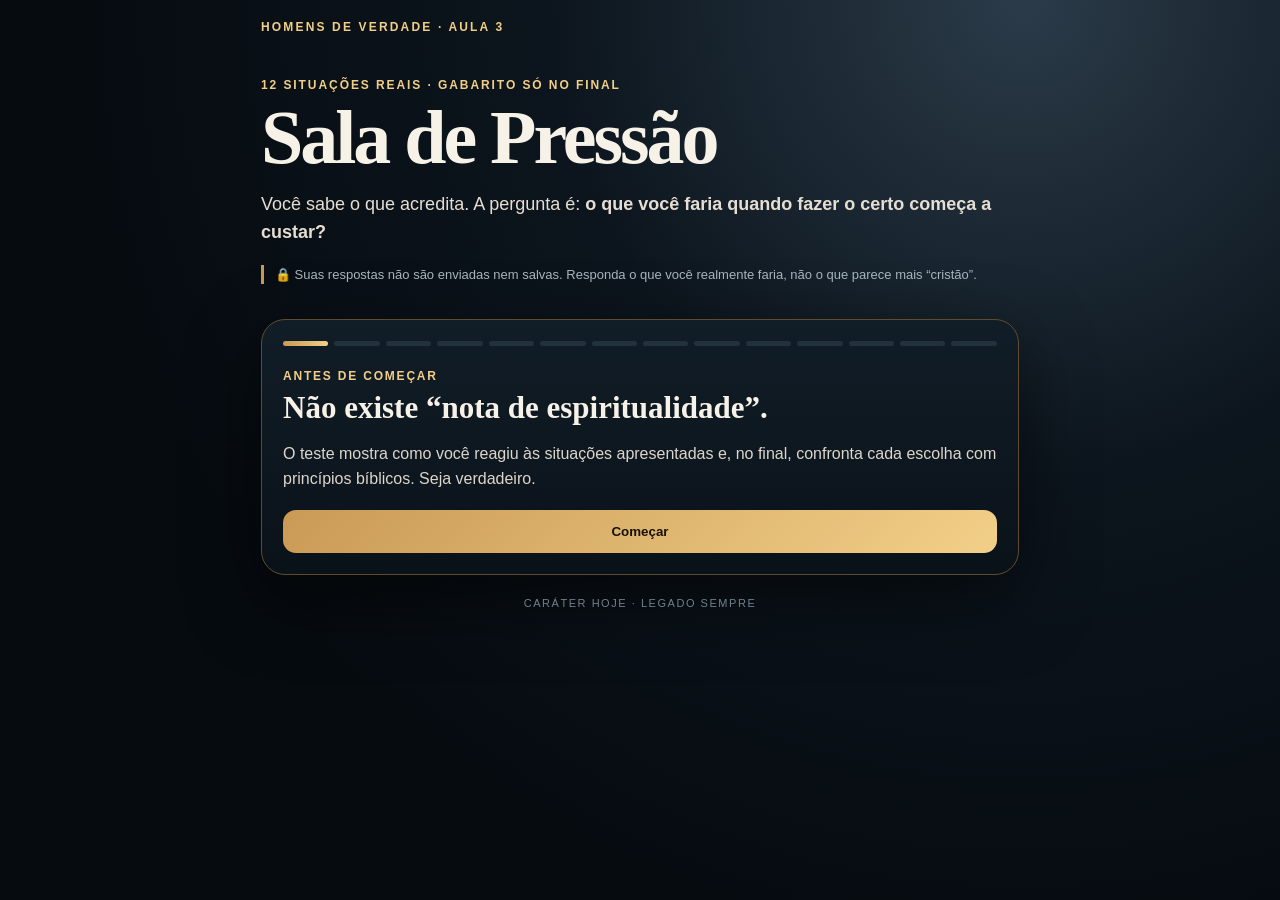
==== sala-de-pressao.html @ 30f0b12e "Adiciona Sala de Pressão — Aula 3 Homens de Verdade" ====
<!doctype html>
<html lang="pt-BR"><head><meta charset="utf-8"><meta name="viewport" content="width=device-width,initial-scale=1">
<title>Sala de Pressão — Homens de Verdade</title>
<style>
:root{--bg:#071019;--p:#111c26;--g:#c99a55;--g2:#f2cf88;--t:#f7f2e8;--m:#a8b4bc;--l:#293a46}
*{box-sizing:border-box}body{margin:0;background:radial-gradient(circle at 80% 0,#2b3b49,#0c151d 35%,#060b10 70%);color:var(--t);font-family:Arial,sans-serif;min-height:100vh}
.app{max-width:790px;margin:auto;padding:20px 16px 50px}.brand{color:var(--g2);font-size:12px;letter-spacing:.18em;font-weight:900;text-transform:uppercase}
.hero{padding:44px 0 22px}.ey{color:var(--g2);font-size:12px;letter-spacing:.16em;font-weight:900;text-transform:uppercase}
h1,h2,h3{font-family:Georgia,serif}h1{font-size:clamp(42px,10vw,76px);line-height:.92;margin:11px 0 16px;letter-spacing:-.04em}.lead{font-size:18px;line-height:1.55;color:#e6ded2}
.lock{color:var(--m);font-size:13px;line-height:1.5;border-left:3px solid var(--g);padding-left:11px}.card{background:linear-gradient(#111d27,#0a1219);border:1px solid #604b2e;border-radius:24px;padding:21px;box-shadow:0 25px 70px #0008}
.progress{display:flex;gap:6px;margin-bottom:23px}.bar{height:5px;flex:1;background:#22313b;border-radius:20px}.bar.on{background:linear-gradient(90deg,var(--g),var(--g2))}
.step{display:none}.step.active{display:block}.num{color:var(--g2);font-size:12px;font-weight:900;letter-spacing:.15em;text-transform:uppercase}h2{font-size:31px;line-height:1.08;margin:8px 0 10px}
.ctx{color:#ded6ca;line-height:1.58;font-size:16px}.q{color:var(--g2);font-weight:900;margin:18px 0 11px}.ans{display:grid;gap:10px}.a{border:1px solid var(--l);background:#101a23;color:var(--t);border-radius:15px;padding:14px;text-align:left;font-size:15px;line-height:1.4;cursor:pointer}.a.sel{border-color:var(--g);background:#1b2731}.a b{color:var(--g2);margin-right:7px}
.nav{display:flex;gap:10px;margin-top:19px}.btn{border:0;border-radius:13px;padding:14px 16px;font-weight:900;cursor:pointer}.pri{flex:1;background:linear-gradient(135deg,var(--g),var(--g2));color:#171208}.sec{background:#18242e;color:var(--t);border:1px solid var(--l)}.disabled{opacity:.4;pointer-events:none}
.note{font-size:12px;color:var(--m);margin-top:10px}.heroR{border:1px solid var(--g);border-radius:19px;padding:18px;background:#101a22}.heroR .big{color:var(--g2);font-weight:900}.map{display:grid;gap:9px;margin:17px 0}.metric{background:#0d161e;border:1px solid var(--l);border-radius:13px;padding:12px}.mt{display:flex;justify-content:space-between;font-weight:800;font-size:13px}.track{height:7px;background:#21303a;border-radius:10px;margin-top:7px;overflow:hidden}.fill{height:100%;background:linear-gradient(90deg,var(--g),var(--g2))}
.call{border-left:3px solid var(--g);padding:12px;background:#0f1820;border-radius:0 12px 12px 0;color:#ddd5ca;line-height:1.5}.rev{border:1px solid var(--l);border-radius:16px;overflow:hidden;margin:11px 0;background:#0c151c}.rh{padding:14px;background:#121e27;font-weight:900}.rb{padding:15px;line-height:1.55;color:#ddd5ca}.your{color:var(--g2);font-weight:900}.bib{margin-top:10px;padding:12px;background:#111b24;border-radius:12px;border:1px solid #4c3d29}.bib b{color:var(--g2)}
.decision{margin-top:20px;border:1px solid var(--g);border-radius:17px;padding:17px}.decision input{width:100%;background:#081018;border:1px solid var(--l);border-radius:12px;color:var(--t);padding:13px;margin-top:7px;font:inherit}
footer{text-align:center;color:#71818c;font-size:11px;letter-spacing:.14em;text-transform:uppercase;margin-top:22px}
</style></head><body><main class="app">
<div class="brand">Homens de Verdade · Aula 3</div>
<section class="hero"><div class="ey">12 situações reais · gabarito só no final</div><h1>Sala de Pressão</h1><p class="lead">Você sabe o que acredita. A pergunta é: <b>o que você faria quando fazer o certo começa a custar?</b></p><p class="lock">🔒 Suas respostas não são enviadas nem salvas. Responda o que você realmente faria, não o que parece mais “cristão”.</p></section>
<section class="card"><div id="prog" class="progress"></div>
<div id="intro" class="step active"><div class="num">Antes de começar</div><h2>Não existe “nota de espiritualidade”.</h2><p class="ctx">O teste mostra como você reagiu às situações apresentadas e, no final, confronta cada escolha com princípios bíblicos. Seja verdadeiro.</p><div class="nav"><button class="btn pri" onclick="start()">Começar</button></div></div>
<div id="quiz" class="step"><div class="num" id="qn"></div><h2 id="qt"></h2><p class="ctx" id="qc"></p><div class="q">O que você faria?</div><div id="answers" class="ans"></div><div class="nav"><button class="btn sec" onclick="back()">Voltar</button><button id="next" class="btn pri disabled" onclick="advance()">Continuar</button></div><div class="note">Escolha primeiro. A análise bíblica aparece somente no final.</div></div>
<div id="result" class="step"><div class="num">Seu resultado</div><h2>Mapa de Pressão</h2><div class="heroR"><div id="score" class="big"></div><h3 id="topTitle"></h3><p id="topText" class="ctx"></p></div><div id="map" class="map"></div><div class="call"><b>Importante:</b> isto não define seu caráter. É uma lente sobre suas escolhas nestas 12 situações.</div><h2 style="margin-top:25px">Agora, à luz da Bíblia</h2><p class="ctx">Veja sua resposta, o princípio em disputa e a alternativa mais madura para o cenário.</p><div id="reviews"></div>
<div class="decision"><div class="num">Decisão final</div><h3>Diante de Deus, decido que não negociarei…</h3><input id="x" placeholder="Ex.: minha integridade"><h3>…para obter…</h3><input id="y" placeholder="Ex.: aprovação, dinheiro, prazer"><div class="nav"><button class="btn pri" onclick="copyC()">Copiar compromisso</button><button class="btn sec" onclick="restart()">Refazer</button></div></div></div>
</section><footer>Caráter hoje · legado sempre</footer></main>
<script>
const Q=[
["O relatório","Seu chefe pede que você apresente alguns números de forma mais favorável. Tecnicamente existe espaço para justificar. Uma promoção pode depender disso.",["Faço. Não considero mentira e preciso pensar na minha família.","Faço só a parte que consigo defender tecnicamente.","Recuso imediatamente e deixo claro que isso é errado.","Explico meu limite, proponho uma alternativa verdadeira e aceito o custo se não houver caminho limpo."],3,"seguranca","Integridade + sabedoria","Daniel 1:8; Provérbios 11:3; Efésios 4:25","Fidelidade não exige agressividade, mas também não permite maquiar a verdade para proteger resultado."],
["O dinheiro que ninguém percebeu","Você recebe um valor maior do que deveria. Ninguém entra em contato. Você está apertado financeiramente.",["Fico com o valor até alguém pedir de volta.","Uso agora e, se cobrarem, devolvo depois.","Confirmo a origem antes de usar e devolvo se não for meu.","Dou uma parte e fico com o restante, porque a necessidade é real."],2,"dinheiro","Verdade antes da conveniência","Lucas 16:10; Provérbios 10:9","Necessidade legítima não transforma o que não é nosso em provisão."],
["A oportunidade que tira você de casa","Uma proposta quase dobra sua renda, mas por dois anos você mal estará em casa.",["Aceito imediatamente. Prover é minha responsabilidade.","Recuso imediatamente. Família sempre vem antes de carreira.","Avalio temporada, necessidade real e impacto na família; converso antes de decidir.","Aceito e depois compenso com presentes e viagens."],2,"status","Provisão não é só renda","1 Timóteo 5:8; Efésios 5:25; Provérbios 15:22","A Bíblia valoriza provisão e cuidado. Maturidade não usa uma palavra boa para encerrar todo discernimento."],
["A colega que admira você","Seu casamento está frio. Uma colega elogia você, manda mensagens fora do expediente e você percebe que espera por elas. Nada físico aconteceu.",["Continuo. Não existe pecado enquanto nada físico acontecer.","Diminuo as mensagens, mas escondo para evitar confusão.","Reconheço a inclinação, estabeleço limites e trato o que está acontecendo no casamento.","Corto a colega de forma dura para provar fidelidade."],2,"desejo","Guardar o coração antes do ato","Provérbios 4:23; Mateus 5:28; 1 Coríntios 6:12","Fidelidade não começa apenas na ausência do ato sexual. Jesus leva o discipulado para o coração."],
["A oportunidade na igreja","Você serve há anos. Outra pessoa recebe a liderança que você esperava.",["Saio. Se não reconhecem meu valor, não precisam do meu serviço.","Continuo, mas me fecho emocionalmente.","Reconheço a frustração, trato o coração e continuo sem fazer do reconhecimento uma condição.","Finjo que não me importo porque cristão maduro não fica triste."],2,"reconhecimento","Fidelidade sem aplauso","Colossenses 3:23; Filipenses 2:3-4","Tristeza é humana. A questão é se reconhecimento virou condição para fidelidade."],
["Todo mundo faz","Seu grupo normalizou algo que você considera errado. Discordar pode deixar você de fora.",["Faço junto para não parecer radical.","Fico presente, mas não participo, sem atacar ninguém.","Confronto todos publicamente para mostrar firmeza.","Evito pensar e sigo o fluxo."],1,"aprovacao","Firmeza sem arrogância","Romanos 12:2; 1 Pedro 3:15-16","Convicção não precisa de grosseria. É possível não se conformar e ainda agir com respeito."],
["O erro que ninguém viu","Você comete um erro sério no trabalho. Talvez ninguém descubra, e admitir pode custar sua imagem.",["Espero para ver se aparece.","Corrijo silenciosamente e não conto.","Assumo com quem precisa saber e participo da correção.","Procuro alguém para dividir a culpa."],2,"imagem","Verdade acima da autoproteção","Provérbios 28:13; Efésios 4:25","Confessar não é expor-se a todos; é assumir responsabilidade diante de quem precisa saber."],
["A correção","Sua esposa, líder ou chefe aponta uma falha. Você discorda da forma e sente vontade de se defender.",["Interrompo e explico por que a pessoa está errada.","Fico calado, mas por dentro ignoro tudo.","Escuto, separo forma de conteúdo, examino o que é verdadeiro e respondo depois.","Aceito tudo sem avaliar, porque humildade é não se defender."],2,"controle","Mansidão + discernimento","Tiago 1:19; Provérbios 12:15","Mansidão não é passividade. O homem maduro consegue ouvir sem entregar a consciência nem proteger a imagem a qualquer custo."],
["O prazer rápido","Você está exausto, sozinho e desgastado. Existe uma forma rápida de aliviar a tensão fazendo algo que sabe que não deve alimentar.",["Faço porque preciso aliviar a cabeça.","Faço só um pouco para não perder o controle.","Reconheço o desejo, mudo o ambiente e procuro uma resposta coerente com minha convicção.","Finjo que não sinto nada e tento vencer só pela força de vontade."],2,"conforto","Desejo real sem ser soberano","1 Coríntios 6:12; Gálatas 5:16; Lucas 9:23","O problema não é sentir desejo; é entregar a ele autoridade final."],
["Quando o sucesso pede silêncio","Surge a oportunidade que você desejava. Para mantê-la, parece necessário esconder ou relativizar convicções importantes.",["Aceito. Depois volto a falar quando estiver mais forte.","Recuso qualquer ambiente que não concorde comigo.","Discerno adaptação legítima versus deslealdade e permaneço sem entregar o centro.","Fico e começo a agir como o ambiente para não perder influência."],2,"status","Adaptação sem assimilação","Daniel 1; Romanos 12:2","Daniel aprendeu, serviu e trabalhou dentro do sistema sem entregar o centro."],
["Quando você perde o controle","Algo importante sai do seu planejamento. Manipular pessoas ou informações aumentaria a chance do resultado desejado.",["Pressiono. Liderança exige fazer acontecer.","Não faço nada. Se Deus quiser, resolve.","Faço tudo que é legítimo, sem manipular, e aceito que o resultado final não está sob meu controle.","Mudo a verdade porque o fim é bom."],2,"controle","Responsabilidade sem senhorio","Provérbios 16:9; Tiago 4:13-15","O discípulo planeja e age, mas não precisa corromper meios para garantir resultados."],
["Getsêmani","Você sabe o que precisa fazer, mas sinceramente não quer. A decisão correta custa emocionalmente e talvez não traga recompensa imediata.",["Espero até sentir vontade.","Faço, mas nego que estou sofrendo.","Reconheço diante de Deus o que desejo, submeto minha vontade e obedeço.","Se dói, provavelmente não é vontade de Deus."],2,"conforto","Desejo submetido ao Pai","Lucas 22:42","Jesus não finge que não existe vontade, angústia ou custo. Desejo real pode existir sem ser soberano."]
];
const L={seguranca:"Segurança",dinheiro:"Dinheiro",status:"Status / oportunidade",desejo:"Desejo",reconhecimento:"Reconhecimento",aprovacao:"Aprovação",imagem:"Imagem",controle:"Controle",conforto:"Conforto"};
let i=-1,A=Array(Q.length).fill(null);
const intro=document.getElementById("intro"),quiz=document.getElementById("quiz"),result=document.getElementById("result");
function show(el){[intro,quiz,result].forEach(x=>x.classList.remove("active"));el.classList.add("active");document.querySelector(".card").scrollIntoView({behavior:"smooth",block:"start"})}
function bars(){let p=document.getElementById("prog");p.innerHTML="";let total=Q.length+2,pos=i<0?0:(i<Q.length?i+1:total-1);for(let n=0;n<total;n++){let b=document.createElement("div");b.className="bar"+(n<=pos?" on":"");p.appendChild(b)}}
function start(){i=0;render()}function render(){show(quiz);bars();let q=Q[i];qn.textContent=(i+1)+" de "+Q.length;qt.textContent=q[0];qc.textContent=q[1];answers.innerHTML="";q[2].forEach((t,n)=>{let b=document.createElement("button");b.className="a"+(A[i]===n?" sel":"");b.innerHTML="<b>"+String.fromCharCode(65+n)+")</b>"+t;b.onclick=()=>{A[i]=n;render()};answers.appendChild(b)});next.classList.toggle("disabled",A[i]===null)}
function back(){if(i===0){i=-1;show(intro);bars()}else{i--;render()}}function advance(){if(A[i]===null)return;if(i<Q.length-1){i++;render()}else results()}
function results(){i=Q.length;show(result);bars();let ok=0,c={};Q.forEach((q,n)=>{if(A[n]===q[3])ok++;else c[q[4]]=(c[q[4]]||0)+1});let s=Object.entries(c).sort((a,b)=>b[1]-a[1]),top=s[0];score.textContent=ok+" de "+Q.length+" decisões alinhadas ao princípio central";topTitle.textContent=top?"Maior pressão percebida: "+L[top[0]]:"Boa consistência nas situações";topText.textContent=top?"Nas situações deste teste, "+L[top[0]].toLowerCase()+" apareceu com mais frequência nas escolhas que se afastaram do princípio central. Isso não define você; mostra um ponto para oração e vigilância.":"Suas escolhas foram consistentes com os princípios apresentados. Continue decidindo antes da pressão.";map.innerHTML="";Object.keys(L).forEach(k=>{let v=c[k]||0,m=Math.max(1,...Object.values(c));map.innerHTML+='<div class="metric"><div class="mt"><span>'+L[k]+'</span><span>'+v+'</span></div><div class="track"><div class="fill" style="width:'+((v/m)*100)+'%"></div></div></div>'});reviews.innerHTML="";Q.forEach((q,n)=>{let chosen=q[2][A[n]],best=q[2][q[3]];reviews.innerHTML+='<div class="rev"><div class="rh">'+(n+1)+'. '+q[0]+'</div><div class="rb"><div class="your">Sua escolha: '+String.fromCharCode(65+A[n])+') '+chosen+'</div><p><b>Princípio:</b> '+q[5]+'</p><p>'+q[7]+'</p><div class="bib"><b>À luz da Bíblia:</b> '+q[6]+'<br><br><b>Resposta mais madura neste cenário:</b> '+String.fromCharCode(65+q[3])+') '+best+'</div></div></div>'})}
function copyC(){let a=x.value.trim()||"________",b=y.value.trim()||"________",t="Diante de Deus, decido que não negociarei "+a+" para obter "+b+".";navigator.clipboard?.writeText(t).then(()=>alert("Compromisso copiado.")).catch(()=>prompt("Copie:",t))}
function restart(){A=Array(Q.length).fill(null);i=-1;show(intro);bars();scrollTo({top:0,behavior:"smooth"})}bars();
</script></body></html>
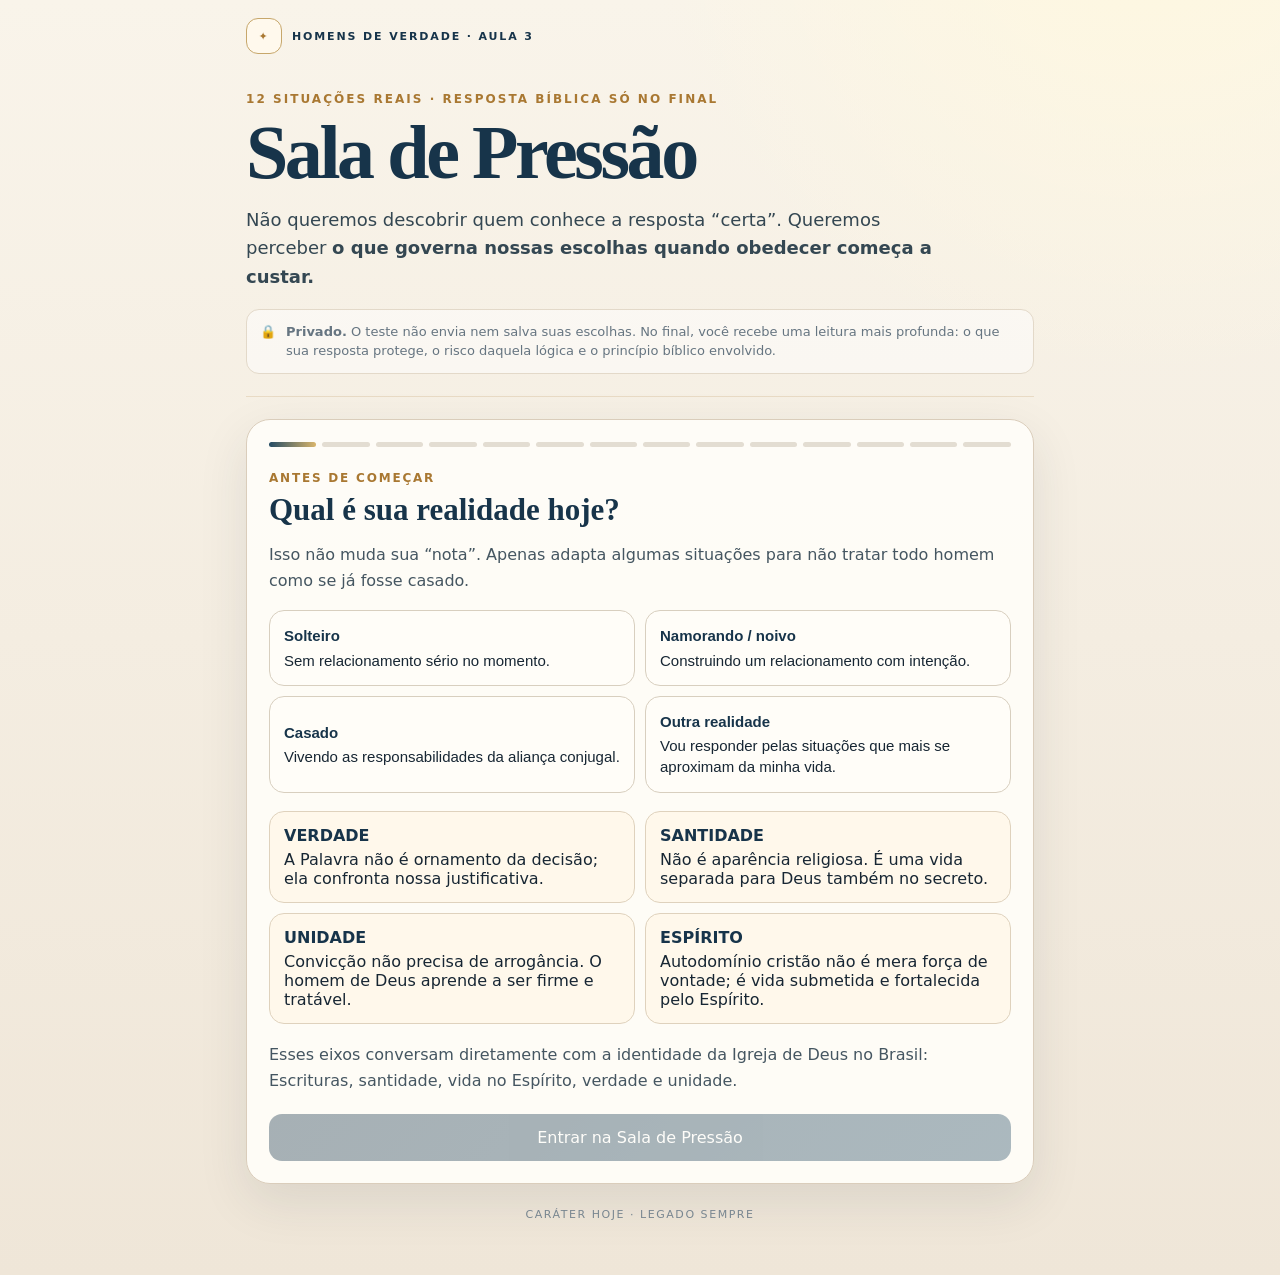
==== commit a88c344d: "Aprofunda Sala de Pressão, inclui solteiros e identidade IDB" ====
--- a/sala-de-pressao.html
+++ b/sala-de-pressao.html
@@ -1,53 +1,415 @@
 <!doctype html>
-<html lang="pt-BR"><head><meta charset="utf-8"><meta name="viewport" content="width=device-width,initial-scale=1">
+<html lang="pt-BR">
+<head>
+<meta charset="utf-8">
+<meta name="viewport" content="width=device-width,initial-scale=1,viewport-fit=cover">
+<meta name="theme-color" content="#f5efe4">
 <title>Sala de Pressão — Homens de Verdade</title>
 <style>
-:root{--bg:#071019;--p:#111c26;--g:#c99a55;--g2:#f2cf88;--t:#f7f2e8;--m:#a8b4bc;--l:#293a46}
-*{box-sizing:border-box}body{margin:0;background:radial-gradient(circle at 80% 0,#2b3b49,#0c151d 35%,#060b10 70%);color:var(--t);font-family:Arial,sans-serif;min-height:100vh}
-.app{max-width:790px;margin:auto;padding:20px 16px 50px}.brand{color:var(--g2);font-size:12px;letter-spacing:.18em;font-weight:900;text-transform:uppercase}
-.hero{padding:44px 0 22px}.ey{color:var(--g2);font-size:12px;letter-spacing:.16em;font-weight:900;text-transform:uppercase}
-h1,h2,h3{font-family:Georgia,serif}h1{font-size:clamp(42px,10vw,76px);line-height:.92;margin:11px 0 16px;letter-spacing:-.04em}.lead{font-size:18px;line-height:1.55;color:#e6ded2}
-.lock{color:var(--m);font-size:13px;line-height:1.5;border-left:3px solid var(--g);padding-left:11px}.card{background:linear-gradient(#111d27,#0a1219);border:1px solid #604b2e;border-radius:24px;padding:21px;box-shadow:0 25px 70px #0008}
-.progress{display:flex;gap:6px;margin-bottom:23px}.bar{height:5px;flex:1;background:#22313b;border-radius:20px}.bar.on{background:linear-gradient(90deg,var(--g),var(--g2))}
-.step{display:none}.step.active{display:block}.num{color:var(--g2);font-size:12px;font-weight:900;letter-spacing:.15em;text-transform:uppercase}h2{font-size:31px;line-height:1.08;margin:8px 0 10px}
-.ctx{color:#ded6ca;line-height:1.58;font-size:16px}.q{color:var(--g2);font-weight:900;margin:18px 0 11px}.ans{display:grid;gap:10px}.a{border:1px solid var(--l);background:#101a23;color:var(--t);border-radius:15px;padding:14px;text-align:left;font-size:15px;line-height:1.4;cursor:pointer}.a.sel{border-color:var(--g);background:#1b2731}.a b{color:var(--g2);margin-right:7px}
-.nav{display:flex;gap:10px;margin-top:19px}.btn{border:0;border-radius:13px;padding:14px 16px;font-weight:900;cursor:pointer}.pri{flex:1;background:linear-gradient(135deg,var(--g),var(--g2));color:#171208}.sec{background:#18242e;color:var(--t);border:1px solid var(--l)}.disabled{opacity:.4;pointer-events:none}
-.note{font-size:12px;color:var(--m);margin-top:10px}.heroR{border:1px solid var(--g);border-radius:19px;padding:18px;background:#101a22}.heroR .big{color:var(--g2);font-weight:900}.map{display:grid;gap:9px;margin:17px 0}.metric{background:#0d161e;border:1px solid var(--l);border-radius:13px;padding:12px}.mt{display:flex;justify-content:space-between;font-weight:800;font-size:13px}.track{height:7px;background:#21303a;border-radius:10px;margin-top:7px;overflow:hidden}.fill{height:100%;background:linear-gradient(90deg,var(--g),var(--g2))}
-.call{border-left:3px solid var(--g);padding:12px;background:#0f1820;border-radius:0 12px 12px 0;color:#ddd5ca;line-height:1.5}.rev{border:1px solid var(--l);border-radius:16px;overflow:hidden;margin:11px 0;background:#0c151c}.rh{padding:14px;background:#121e27;font-weight:900}.rb{padding:15px;line-height:1.55;color:#ddd5ca}.your{color:var(--g2);font-weight:900}.bib{margin-top:10px;padding:12px;background:#111b24;border-radius:12px;border:1px solid #4c3d29}.bib b{color:var(--g2)}
-.decision{margin-top:20px;border:1px solid var(--g);border-radius:17px;padding:17px}.decision input{width:100%;background:#081018;border:1px solid var(--l);border-radius:12px;color:var(--t);padding:13px;margin-top:7px;font:inherit}
-footer{text-align:center;color:#71818c;font-size:11px;letter-spacing:.14em;text-transform:uppercase;margin-top:22px}
-</style></head><body><main class="app">
-<div class="brand">Homens de Verdade · Aula 3</div>
-<section class="hero"><div class="ey">12 situações reais · gabarito só no final</div><h1>Sala de Pressão</h1><p class="lead">Você sabe o que acredita. A pergunta é: <b>o que você faria quando fazer o certo começa a custar?</b></p><p class="lock">🔒 Suas respostas não são enviadas nem salvas. Responda o que você realmente faria, não o que parece mais “cristão”.</p></section>
-<section class="card"><div id="prog" class="progress"></div>
-<div id="intro" class="step active"><div class="num">Antes de começar</div><h2>Não existe “nota de espiritualidade”.</h2><p class="ctx">O teste mostra como você reagiu às situações apresentadas e, no final, confronta cada escolha com princípios bíblicos. Seja verdadeiro.</p><div class="nav"><button class="btn pri" onclick="start()">Começar</button></div></div>
-<div id="quiz" class="step"><div class="num" id="qn"></div><h2 id="qt"></h2><p class="ctx" id="qc"></p><div class="q">O que você faria?</div><div id="answers" class="ans"></div><div class="nav"><button class="btn sec" onclick="back()">Voltar</button><button id="next" class="btn pri disabled" onclick="advance()">Continuar</button></div><div class="note">Escolha primeiro. A análise bíblica aparece somente no final.</div></div>
-<div id="result" class="step"><div class="num">Seu resultado</div><h2>Mapa de Pressão</h2><div class="heroR"><div id="score" class="big"></div><h3 id="topTitle"></h3><p id="topText" class="ctx"></p></div><div id="map" class="map"></div><div class="call"><b>Importante:</b> isto não define seu caráter. É uma lente sobre suas escolhas nestas 12 situações.</div><h2 style="margin-top:25px">Agora, à luz da Bíblia</h2><p class="ctx">Veja sua resposta, o princípio em disputa e a alternativa mais madura para o cenário.</p><div id="reviews"></div>
-<div class="decision"><div class="num">Decisão final</div><h3>Diante de Deus, decido que não negociarei…</h3><input id="x" placeholder="Ex.: minha integridade"><h3>…para obter…</h3><input id="y" placeholder="Ex.: aprovação, dinheiro, prazer"><div class="nav"><button class="btn pri" onclick="copyC()">Copiar compromisso</button><button class="btn sec" onclick="restart()">Refazer</button></div></div></div>
-</section><footer>Caráter hoje · legado sempre</footer></main>
+:root{
+ --paper:#f5efe4;--paper2:#fffaf1;--ink:#172633;--navy:#17344a;--navy2:#244b64;
+ --gold:#a97832;--gold2:#d9b56c;--muted:#667581;--line:#d8cfbf;--sage:#71866e;
+ --white:#fffdfa;--rose:#9c655b;--shadow:0 18px 50px rgba(40,52,60,.10)
+}
+*{box-sizing:border-box}
+html{scroll-behavior:smooth}
+body{margin:0;background:
+ radial-gradient(circle at 90% -10%,#fff8df 0,transparent 28%),
+ linear-gradient(180deg,#f9f4ea 0,#efe6d8 100%);
+ color:var(--ink);font-family:Inter,ui-sans-serif,system-ui,-apple-system,Segoe UI,Roboto,Arial,sans-serif;min-height:100vh}
+.app{max-width:820px;margin:auto;padding:18px 16px 54px}
+.brand{display:flex;align-items:center;gap:10px;color:var(--navy);font-size:11px;letter-spacing:.17em;font-weight:900;text-transform:uppercase}
+.crest{width:36px;height:36px;border:1px solid #c7a76b;border-radius:12px;display:grid;place-items:center;background:#fff9ed;color:var(--gold)}
+.hero{padding:38px 0 22px;border-bottom:1px solid rgba(169,120,50,.18)}
+.ey{color:var(--gold);font-size:12px;letter-spacing:.17em;font-weight:900;text-transform:uppercase}
+h1,h2,h3{font-family:Georgia,'Times New Roman',serif}
+h1{font-size:clamp(44px,10vw,76px);line-height:.93;letter-spacing:-.045em;margin:11px 0 16px;color:var(--navy)}
+.lead{font-size:18px;line-height:1.58;color:#344752;max-width:700px}
+.lock{display:flex;gap:10px;align-items:flex-start;color:var(--muted);font-size:13px;line-height:1.5;background:rgba(255,255,255,.52);padding:12px 13px;border-radius:13px;border:1px solid #e3d9c9}
+.card{margin-top:22px;background:rgba(255,253,248,.95);border:1px solid #dacdbb;border-radius:24px;padding:22px;box-shadow:var(--shadow)}
+.progress{display:flex;gap:6px;margin:0 0 24px}.bar{height:5px;flex:1;background:#e3ddd2;border-radius:999px}.bar.on{background:linear-gradient(90deg,var(--navy2),var(--gold2))}
+.step{display:none}.step.active{display:block;animation:fade .2s ease}
+@keyframes fade{from{opacity:.2;transform:translateY(6px)}to{opacity:1;transform:none}}
+.num{color:var(--gold);font-weight:900;font-size:12px;letter-spacing:.15em;text-transform:uppercase}
+h2{font-size:31px;line-height:1.08;margin:8px 0 10px;color:var(--navy)}
+.ctx{color:#455661;line-height:1.62;font-size:16px}
+.profile{display:grid;grid-template-columns:repeat(2,1fr);gap:10px;margin:16px 0}
+.chip,.answer{border:1px solid var(--line);background:#fffdf8;color:var(--ink);border-radius:15px;padding:14px;text-align:left;cursor:pointer;font-size:15px;line-height:1.42;transition:.16s}
+.chip:hover,.chip.sel,.answer:hover,.answer.sel{border-color:#b38a4c;background:#fff4dd;box-shadow:inset 0 0 0 1px rgba(169,120,50,.14)}
+.chip b{display:block;color:var(--navy);margin-bottom:3px}
+.q{font-weight:900;color:var(--navy);margin:18px 0 11px}
+.answers{display:grid;gap:10px}.answer b{color:var(--gold);margin-right:7px}
+.nav{display:flex;gap:10px;margin-top:20px}.btn{border:0;border-radius:13px;padding:14px 16px;font-weight:900;cursor:pointer;font:inherit}
+.pri{flex:1;background:linear-gradient(135deg,var(--navy),var(--navy2));color:#fff}.sec{background:#f2ece2;color:var(--navy);border:1px solid var(--line)}.disabled{opacity:.38;pointer-events:none}
+.note{font-size:12px;color:var(--muted);margin-top:10px}
+.anchorGrid{display:grid;grid-template-columns:1fr 1fr;gap:10px;margin:18px 0}
+.anchor{background:#fff8eb;border:1px solid #dfd2bd;border-radius:15px;padding:14px}.anchor b{color:var(--navy);display:block;margin-bottom:5px}
+.resultHero{border:1px solid #cfb17a;border-radius:20px;padding:20px;background:linear-gradient(145deg,#fff9ec,#f7ead0)}
+.resultHero .big{color:var(--gold);font-weight:900;font-size:17px}.resultHero h3{font-size:29px;margin:5px 0 8px;color:var(--navy)}
+.map{display:grid;gap:9px;margin:18px 0}.metric{background:#fffdf8;border:1px solid var(--line);border-radius:14px;padding:12px}.mt{display:flex;justify-content:space-between;font-weight:800;font-size:13px}.track{height:8px;background:#e5ddd2;border-radius:999px;margin-top:8px;overflow:hidden}.fill{height:100%;background:linear-gradient(90deg,var(--navy2),var(--gold2));border-radius:999px}
+.call{border-left:4px solid var(--gold);padding:13px 14px;background:#fbf3e5;border-radius:0 13px 13px 0;color:#4b5961;line-height:1.55}
+.rev{border:1px solid var(--line);border-radius:17px;overflow:hidden;margin:13px 0;background:#fffdf9}.rh{padding:15px 16px;background:#f2eadf;color:var(--navy);font-weight:900}.rb{padding:16px;line-height:1.58;color:#4b5961}.your{color:var(--gold);font-weight:900}
+.feedback{margin:11px 0;padding:12px 13px;border-radius:12px;background:#f7f2e9;border:1px solid #e3d9c9}.feedback b{color:var(--navy)}
+.bib{margin-top:11px;padding:13px;border-radius:12px;background:#eef3f5;border:1px solid #d3dfe3}.bib b{color:var(--navy)}
+.idb{margin-top:11px;padding:13px;border-radius:12px;background:#fbf0d8;border:1px solid #e5cf9f}.idb b{color:#7a5522}
+.decision{margin-top:22px;border:1px solid #c7a76b;border-radius:18px;padding:18px;background:#fff9ed}.decision input{width:100%;border:1px solid var(--line);background:#fff;color:var(--ink);border-radius:12px;padding:13px;margin-top:7px;font:inherit}
+.sources{margin-top:18px;font-size:12px;line-height:1.5;color:#74818a}
+footer{text-align:center;margin-top:24px;color:#788690;font-size:11px;letter-spacing:.14em;text-transform:uppercase}
+@media(max-width:600px){.card{padding:17px}.profile,.anchorGrid{grid-template-columns:1fr}h2{font-size:27px}}
+</style>
+</head>
+<body>
+<main class="app">
+<div class="brand"><div class="crest">✦</div><span>Homens de Verdade · Aula 3</span></div>
+
+<section class="hero">
+ <div class="ey">12 situações reais · resposta bíblica só no final</div>
+ <h1>Sala de Pressão</h1>
+ <p class="lead">Não queremos descobrir quem conhece a resposta “certa”. Queremos perceber <strong>o que governa nossas escolhas quando obedecer começa a custar.</strong></p>
+ <div class="lock"><span>🔒</span><span><b>Privado.</b> O teste não envia nem salva suas escolhas. No final, você recebe uma leitura mais profunda: o que sua resposta protege, o risco daquela lógica e o princípio bíblico envolvido.</span></div>
+</section>
+
+<section class="card">
+<div id="progress" class="progress"></div>
+
+<div id="intro" class="step active">
+ <div class="num">Antes de começar</div>
+ <h2>Qual é sua realidade hoje?</h2>
+ <p class="ctx">Isso não muda sua “nota”. Apenas adapta algumas situações para não tratar todo homem como se já fosse casado.</p>
+ <div class="profile" id="profile">
+  <button class="chip" data-v="single"><b>Solteiro</b>Sem relacionamento sério no momento.</button>
+  <button class="chip" data-v="dating"><b>Namorando / noivo</b>Construindo um relacionamento com intenção.</button>
+  <button class="chip" data-v="married"><b>Casado</b>Vivendo as responsabilidades da aliança conjugal.</button>
+  <button class="chip" data-v="other"><b>Outra realidade</b>Vou responder pelas situações que mais se aproximam da minha vida.</button>
+ </div>
+ <div class="anchorGrid">
+  <div class="anchor"><b>VERDADE</b>A Palavra não é ornamento da decisão; ela confronta nossa justificativa.</div>
+  <div class="anchor"><b>SANTIDADE</b>Não é aparência religiosa. É uma vida separada para Deus também no secreto.</div>
+  <div class="anchor"><b>UNIDADE</b>Convicção não precisa de arrogância. O homem de Deus aprende a ser firme e tratável.</div>
+  <div class="anchor"><b>ESPÍRITO</b>Autodomínio cristão não é mera força de vontade; é vida submetida e fortalecida pelo Espírito.</div>
+ </div>
+ <p class="ctx">Esses eixos conversam diretamente com a identidade da Igreja de Deus no Brasil: Escrituras, santidade, vida no Espírito, verdade e unidade.</p>
+ <div class="nav"><button id="startBtn" class="btn pri disabled" onclick="start()">Entrar na Sala de Pressão</button></div>
+</div>
+
+<div id="quiz" class="step">
+ <div class="num" id="qNum"></div>
+ <h2 id="qTitle"></h2>
+ <p class="ctx" id="qContext"></p>
+ <div class="q">O que você faria?</div>
+ <div class="answers" id="answers"></div>
+ <div class="nav"><button class="btn sec" onclick="back()">Voltar</button><button id="nextBtn" class="btn pri disabled" onclick="advance()">Continuar</button></div>
+ <div class="note">Não tente adivinhar o gabarito. Algumas alternativas são parcialmente corretas, mas revelam motivações diferentes.</div>
+</div>
+
+<div id="result" class="step">
+ <div class="num">Seu resultado</div>
+ <h2>Mapa de Pressão</h2>
+ <div class="resultHero">
+  <div class="big" id="score"></div>
+  <h3 id="topTitle"></h3>
+  <p class="ctx" id="topText"></p>
+ </div>
+ <div id="map" class="map"></div>
+ <div class="call"><b>Não transforme o resultado em rótulo.</b> O teste não diagnostica seu coração. Ele apenas mostra padrões nas situações apresentadas. Leve o que fizer sentido para oração, conversa e decisão.</div>
+
+ <h2 style="margin-top:28px">Agora, à luz da Bíblia</h2>
+ <p class="ctx">A parte mais importante começa aqui. Você verá não apenas a alternativa mais madura, mas também <strong>o que havia de verdadeiro e de perigoso na lógica da sua escolha.</strong></p>
+ <div id="reviews"></div>
+
+ <div class="decision">
+  <div class="num">Decisão final</div>
+  <h3 style="font-size:25px;margin:6px 0 8px">Decida antes da próxima pressão.</h3>
+  <label>Diante de Deus, decido que não negociarei…</label>
+  <input id="nonneg" placeholder="Ex.: minha integridade, pureza, verdade, presença">
+  <label style="display:block;margin-top:12px">…para obter…</label>
+  <input id="obtain" placeholder="Ex.: aprovação, dinheiro, prazer, controle, reconhecimento">
+  <div class="nav"><button class="btn pri" onclick="copyCommitment()">Copiar compromisso</button><button class="btn sec" onclick="restart()">Refazer</button></div>
+ </div>
+
+ <div class="sources">
+  <b>Base denominacional usada nesta atividade:</b> a Igreja de Deus no Brasil declara a Bíblia como fundamento de fé, a santidade como modelo de vida, uma identidade pentecostal guiada pelo Espírito e, em sua Convenção, os valores Verdade, Santidade e Unidade. A missão oficial enfatiza comunicar o evangelho completo de Jesus Cristo no poder do Espírito e viver a Grande Comissão.
+ </div>
+</div>
+</section>
+<footer>Caráter hoje · legado sempre</footer>
+</main>
+
 <script>
-const Q=[
-["O relatório","Seu chefe pede que você apresente alguns números de forma mais favorável. Tecnicamente existe espaço para justificar. Uma promoção pode depender disso.",["Faço. Não considero mentira e preciso pensar na minha família.","Faço só a parte que consigo defender tecnicamente.","Recuso imediatamente e deixo claro que isso é errado.","Explico meu limite, proponho uma alternativa verdadeira e aceito o custo se não houver caminho limpo."],3,"seguranca","Integridade + sabedoria","Daniel 1:8; Provérbios 11:3; Efésios 4:25","Fidelidade não exige agressividade, mas também não permite maquiar a verdade para proteger resultado."],
-["O dinheiro que ninguém percebeu","Você recebe um valor maior do que deveria. Ninguém entra em contato. Você está apertado financeiramente.",["Fico com o valor até alguém pedir de volta.","Uso agora e, se cobrarem, devolvo depois.","Confirmo a origem antes de usar e devolvo se não for meu.","Dou uma parte e fico com o restante, porque a necessidade é real."],2,"dinheiro","Verdade antes da conveniência","Lucas 16:10; Provérbios 10:9","Necessidade legítima não transforma o que não é nosso em provisão."],
-["A oportunidade que tira você de casa","Uma proposta quase dobra sua renda, mas por dois anos você mal estará em casa.",["Aceito imediatamente. Prover é minha responsabilidade.","Recuso imediatamente. Família sempre vem antes de carreira.","Avalio temporada, necessidade real e impacto na família; converso antes de decidir.","Aceito e depois compenso com presentes e viagens."],2,"status","Provisão não é só renda","1 Timóteo 5:8; Efésios 5:25; Provérbios 15:22","A Bíblia valoriza provisão e cuidado. Maturidade não usa uma palavra boa para encerrar todo discernimento."],
-["A colega que admira você","Seu casamento está frio. Uma colega elogia você, manda mensagens fora do expediente e você percebe que espera por elas. Nada físico aconteceu.",["Continuo. Não existe pecado enquanto nada físico acontecer.","Diminuo as mensagens, mas escondo para evitar confusão.","Reconheço a inclinação, estabeleço limites e trato o que está acontecendo no casamento.","Corto a colega de forma dura para provar fidelidade."],2,"desejo","Guardar o coração antes do ato","Provérbios 4:23; Mateus 5:28; 1 Coríntios 6:12","Fidelidade não começa apenas na ausência do ato sexual. Jesus leva o discipulado para o coração."],
-["A oportunidade na igreja","Você serve há anos. Outra pessoa recebe a liderança que você esperava.",["Saio. Se não reconhecem meu valor, não precisam do meu serviço.","Continuo, mas me fecho emocionalmente.","Reconheço a frustração, trato o coração e continuo sem fazer do reconhecimento uma condição.","Finjo que não me importo porque cristão maduro não fica triste."],2,"reconhecimento","Fidelidade sem aplauso","Colossenses 3:23; Filipenses 2:3-4","Tristeza é humana. A questão é se reconhecimento virou condição para fidelidade."],
-["Todo mundo faz","Seu grupo normalizou algo que você considera errado. Discordar pode deixar você de fora.",["Faço junto para não parecer radical.","Fico presente, mas não participo, sem atacar ninguém.","Confronto todos publicamente para mostrar firmeza.","Evito pensar e sigo o fluxo."],1,"aprovacao","Firmeza sem arrogância","Romanos 12:2; 1 Pedro 3:15-16","Convicção não precisa de grosseria. É possível não se conformar e ainda agir com respeito."],
-["O erro que ninguém viu","Você comete um erro sério no trabalho. Talvez ninguém descubra, e admitir pode custar sua imagem.",["Espero para ver se aparece.","Corrijo silenciosamente e não conto.","Assumo com quem precisa saber e participo da correção.","Procuro alguém para dividir a culpa."],2,"imagem","Verdade acima da autoproteção","Provérbios 28:13; Efésios 4:25","Confessar não é expor-se a todos; é assumir responsabilidade diante de quem precisa saber."],
-["A correção","Sua esposa, líder ou chefe aponta uma falha. Você discorda da forma e sente vontade de se defender.",["Interrompo e explico por que a pessoa está errada.","Fico calado, mas por dentro ignoro tudo.","Escuto, separo forma de conteúdo, examino o que é verdadeiro e respondo depois.","Aceito tudo sem avaliar, porque humildade é não se defender."],2,"controle","Mansidão + discernimento","Tiago 1:19; Provérbios 12:15","Mansidão não é passividade. O homem maduro consegue ouvir sem entregar a consciência nem proteger a imagem a qualquer custo."],
-["O prazer rápido","Você está exausto, sozinho e desgastado. Existe uma forma rápida de aliviar a tensão fazendo algo que sabe que não deve alimentar.",["Faço porque preciso aliviar a cabeça.","Faço só um pouco para não perder o controle.","Reconheço o desejo, mudo o ambiente e procuro uma resposta coerente com minha convicção.","Finjo que não sinto nada e tento vencer só pela força de vontade."],2,"conforto","Desejo real sem ser soberano","1 Coríntios 6:12; Gálatas 5:16; Lucas 9:23","O problema não é sentir desejo; é entregar a ele autoridade final."],
-["Quando o sucesso pede silêncio","Surge a oportunidade que você desejava. Para mantê-la, parece necessário esconder ou relativizar convicções importantes.",["Aceito. Depois volto a falar quando estiver mais forte.","Recuso qualquer ambiente que não concorde comigo.","Discerno adaptação legítima versus deslealdade e permaneço sem entregar o centro.","Fico e começo a agir como o ambiente para não perder influência."],2,"status","Adaptação sem assimilação","Daniel 1; Romanos 12:2","Daniel aprendeu, serviu e trabalhou dentro do sistema sem entregar o centro."],
-["Quando você perde o controle","Algo importante sai do seu planejamento. Manipular pessoas ou informações aumentaria a chance do resultado desejado.",["Pressiono. Liderança exige fazer acontecer.","Não faço nada. Se Deus quiser, resolve.","Faço tudo que é legítimo, sem manipular, e aceito que o resultado final não está sob meu controle.","Mudo a verdade porque o fim é bom."],2,"controle","Responsabilidade sem senhorio","Provérbios 16:9; Tiago 4:13-15","O discípulo planeja e age, mas não precisa corromper meios para garantir resultados."],
-["Getsêmani","Você sabe o que precisa fazer, mas sinceramente não quer. A decisão correta custa emocionalmente e talvez não traga recompensa imediata.",["Espero até sentir vontade.","Faço, mas nego que estou sofrendo.","Reconheço diante de Deus o que desejo, submeto minha vontade e obedeço.","Se dói, provavelmente não é vontade de Deus."],2,"conforto","Desejo submetido ao Pai","Lucas 22:42","Jesus não finge que não existe vontade, angústia ou custo. Desejo real pode existir sem ser soberano."]
-];
-const L={seguranca:"Segurança",dinheiro:"Dinheiro",status:"Status / oportunidade",desejo:"Desejo",reconhecimento:"Reconhecimento",aprovacao:"Aprovação",imagem:"Imagem",controle:"Controle",conforto:"Conforto"};
-let i=-1,A=Array(Q.length).fill(null);
-const intro=document.getElementById("intro"),quiz=document.getElementById("quiz"),result=document.getElementById("result");
-function show(el){[intro,quiz,result].forEach(x=>x.classList.remove("active"));el.classList.add("active");document.querySelector(".card").scrollIntoView({behavior:"smooth",block:"start"})}
-function bars(){let p=document.getElementById("prog");p.innerHTML="";let total=Q.length+2,pos=i<0?0:(i<Q.length?i+1:total-1);for(let n=0;n<total;n++){let b=document.createElement("div");b.className="bar"+(n<=pos?" on":"");p.appendChild(b)}}
-function start(){i=0;render()}function render(){show(quiz);bars();let q=Q[i];qn.textContent=(i+1)+" de "+Q.length;qt.textContent=q[0];qc.textContent=q[1];answers.innerHTML="";q[2].forEach((t,n)=>{let b=document.createElement("button");b.className="a"+(A[i]===n?" sel":"");b.innerHTML="<b>"+String.fromCharCode(65+n)+")</b>"+t;b.onclick=()=>{A[i]=n;render()};answers.appendChild(b)});next.classList.toggle("disabled",A[i]===null)}
-function back(){if(i===0){i=-1;show(intro);bars()}else{i--;render()}}function advance(){if(A[i]===null)return;if(i<Q.length-1){i++;render()}else results()}
-function results(){i=Q.length;show(result);bars();let ok=0,c={};Q.forEach((q,n)=>{if(A[n]===q[3])ok++;else c[q[4]]=(c[q[4]]||0)+1});let s=Object.entries(c).sort((a,b)=>b[1]-a[1]),top=s[0];score.textContent=ok+" de "+Q.length+" decisões alinhadas ao princípio central";topTitle.textContent=top?"Maior pressão percebida: "+L[top[0]]:"Boa consistência nas situações";topText.textContent=top?"Nas situações deste teste, "+L[top[0]].toLowerCase()+" apareceu com mais frequência nas escolhas que se afastaram do princípio central. Isso não define você; mostra um ponto para oração e vigilância.":"Suas escolhas foram consistentes com os princípios apresentados. Continue decidindo antes da pressão.";map.innerHTML="";Object.keys(L).forEach(k=>{let v=c[k]||0,m=Math.max(1,...Object.values(c));map.innerHTML+='<div class="metric"><div class="mt"><span>'+L[k]+'</span><span>'+v+'</span></div><div class="track"><div class="fill" style="width:'+((v/m)*100)+'%"></div></div></div>'});reviews.innerHTML="";Q.forEach((q,n)=>{let chosen=q[2][A[n]],best=q[2][q[3]];reviews.innerHTML+='<div class="rev"><div class="rh">'+(n+1)+'. '+q[0]+'</div><div class="rb"><div class="your">Sua escolha: '+String.fromCharCode(65+A[n])+') '+chosen+'</div><p><b>Princípio:</b> '+q[5]+'</p><p>'+q[7]+'</p><div class="bib"><b>À luz da Bíblia:</b> '+q[6]+'<br><br><b>Resposta mais madura neste cenário:</b> '+String.fromCharCode(65+q[3])+') '+best+'</div></div></div>'})}
-function copyC(){let a=x.value.trim()||"________",b=y.value.trim()||"________",t="Diante de Deus, decido que não negociarei "+a+" para obter "+b+".";navigator.clipboard?.writeText(t).then(()=>alert("Compromisso copiado.")).catch(()=>prompt("Copie:",t))}
-function restart(){A=Array(Q.length).fill(null);i=-1;show(intro);bars();scrollTo({top:0,behavior:"smooth"})}bars();
-</script></body></html>+var profileValue='';
+var index=-1;
+var chosen=[];
+var pressureLabels={
+ integrity:'Integridade / verdade',money:'Dinheiro / segurança',approval:'Aprovação',
+ desire:'Desejo / pureza',recognition:'Reconhecimento',image:'Imagem / reputação',
+ control:'Controle',comfort:'Conforto',belonging:'Pertencimento'
+};
+
+document.querySelectorAll('#profile .chip').forEach(function(b){
+ b.onclick=function(){
+  document.querySelectorAll('#profile .chip').forEach(function(x){x.classList.remove('sel')});
+  b.classList.add('sel'); profileValue=b.getAttribute('data-v');
+  document.getElementById('startBtn').classList.remove('disabled');
+ }
+});
+
+function relationScenario(){
+ if(profileValue==='married'){
+  return {
+   title:'A atenção que começou a fazer bem demais',
+   context:'Seu casamento atravessa uma fase fria. Uma colega começa a admirar você, manda mensagens fora do expediente e você percebe que espera por elas. Nada físico aconteceu.',
+   answers:[
+    {t:'Continuo. Se nada físico aconteceu, ainda não ultrapassei a linha.',p:'desire',f:'Você protege a sensação de ser desejado. O problema é reduzir fidelidade ao ato consumado e ignorar o caminho do coração.'},
+    {t:'Diminuo as mensagens, mas escondo isso em casa para evitar confusão.',p:'image',f:'Há percepção do risco, mas o segredo continua protegendo sua imagem. Limite sem verdade pode só empurrar o problema para frente.'},
+    {t:'Reconheço o que essa atenção despertou em mim, estabeleço limites claros e trato com responsabilidade o que está acontecendo no meu casamento.',p:'integrity',f:'Essa escolha encara o desejo, protege a aliança e evita culpar a outra pessoa ou o casamento pela sua responsabilidade.'},
+    {t:'Corto a pessoa de forma agressiva e conto para todos para mostrar que sou fiel.',p:'image',f:'Pode parecer zelo, mas transforma santidade em performance. Limites podem ser firmes sem humilhar ninguém.'}
+   ],
+   best:2,principle:'Fidelidade começa no coração, não apenas no ato.',bible:'Provérbios 4:23; Mateus 5:27-28; 1 Coríntios 6:12',
+   deep:'Jesus não nos chama apenas a evitar o ponto final do pecado; chama a guardar o coração e interromper caminhos que começam a ganhar governo sobre nós.',
+   idb:'Santidade, na tradição da Igreja de Deus, é modelo de vida. Isso inclui o secreto, as intenções e a forma como tratamos pessoas.'
+  };
+ }
+ return {
+  title:'O relacionamento que pede uma concessão',
+  context: profileValue==='dating'
+   ? 'Você gosta muito da pessoa com quem está se relacionando. Ela começa a pressionar limites físicos e espirituais que vocês haviam combinado. Você teme perder o relacionamento se insistir neles.'
+   : 'Você conhece alguém de quem gosta muito. À medida que a relação se aproxima, percebe pressão para flexibilizar limites de pureza, fé e propósito para não perder a pessoa.',
+  answers:[
+   {t:'Flexibilizo. Se existe amor, não quero transformar regras em motivo para perder a pessoa.',p:'desire',f:'Você protege o vínculo, mas corre o risco de chamar medo de perder de “amor”. Amor bíblico não precisa destruir convicções para sobreviver.'},
+   {t:'Mantenho o limite, mas sem explicar meu coração; a pessoa precisa simplesmente aceitar.',p:'control',f:'Há firmeza, mas pouca unidade. Convicção sem diálogo pode se tornar controle ou superioridade.'},
+   {t:'Converso com clareza sobre limites e propósito, aceito o risco de perder a relação e procuro viver pureza com graça, prestação de contas e ajuda do Espírito.',p:'integrity',f:'Aqui o relacionamento deixa de ser senhor. Você une verdade, santidade e respeito à liberdade do outro.'},
+   {t:'Termino imediatamente qualquer relacionamento em que exista tentação.',p:'comfort',f:'Fugir de ocasião de pecado pode ser sábio, mas tratar toda tensão como sinal automático para romper impede discernimento, conversa e crescimento.'}
+  ],
+  best:2,principle:'Nenhum relacionamento deve ocupar o lugar de senhor.',bible:'1 Tessalonicenses 4:3-5; 2 Timóteo 2:22; 1 Coríntios 6:12',
+  deep:'Pureza cristã não é repressão nem medo do corpo. É aprender a amar sem usar o outro e sem entregar ao desejo uma autoridade que pertence a Cristo.',
+  idb:'A ênfase da Igreja de Deus em santidade e vida no Espírito aponta para uma pureza vivida, não apenas para aparência ou regra externa.'
+ };
+}
+
+function vocationScenario(){
+ if(profileValue==='married'){
+  return {
+   title:'A oportunidade que quase tira você de casa',
+   context:'Uma proposta praticamente dobra sua renda, mas durante dois anos você estará quase sempre ausente. Sua família precisa de recursos, mas também precisa de presença.',
+   answers:[
+    {t:'Aceito imediatamente. Prover financeiramente é minha principal responsabilidade.',p:'money',f:'Provisão é bíblica, mas reduzi-la a dinheiro pode transformar uma responsabilidade real em justificativa para abandonar outras.'},
+    {t:'Recuso imediatamente. Família sempre vem antes de carreira.',p:'comfort',f:'Pode haver sabedoria em recusar, mas um slogan também pode impedir discernimento sobre temporada, necessidade e missão.'},
+    {t:'Examino necessidade real, duração, impacto sobre esposa e filhos, alternativas e conselho; decido em unidade, não sozinho.',p:'integrity',f:'Essa resposta não promete uma única decisão para todos os casos; ela honra responsabilidade, aliança, conselho e discernimento.'},
+    {t:'Aceito e depois compenso a ausência com presentes, viagens e qualidade de tempo.',p:'money',f:'Presentes podem expressar amor, mas não substituem presença, responsabilidade relacional e participação na vida da família.'}
+   ],
+   best:2,principle:'Provisão bíblica é responsabilidade integral, não apenas renda.',bible:'1 Timóteo 5:8; Efésios 5:25; Provérbios 15:22',
+   deep:'Nem toda promoção é vontade de Deus, e nem toda renúncia profissional é maturidade. O teste é: quem participa da decisão, quais responsabilidades estão em jogo e que preço está sendo normalizado?',
+   idb:'A igreja local ensina o casamento como compromisso de fidelidade e cuidado orientado a Cristo. A decisão profissional precisa conversar com essa aliança, não atropelá-la.'
+  };
+ }
+ return {
+  title:'A oportunidade que promete futuro',
+  context:'Surge uma oportunidade excelente de carreira: mais dinheiro, visibilidade e portas abertas. Mas ela exigirá uma rotina que provavelmente eliminará comunhão, serviço, descanso e qualquer espaço de formação espiritual por um longo período.',
+  answers:[
+   {t:'Aceito. Sou solteiro; esta é a fase de acelerar e construir patrimônio.',p:'status',f:'Ser solteiro dá liberdade real, mas liberdade não significa ausência de senhorio, limites ou comunidade.'},
+   {t:'Recuso qualquer trabalho que atrapalhe minha rotina atual de igreja.',p:'comfort',f:'A comunhão é essencial, mas vocação e missão também podem exigir mudanças. Maturidade não transforma rotina em ídolo.'},
+   {t:'Avalio duração, propósito, impacto espiritual, saúde, responsabilidades e conselho; verifico se a oportunidade cabe na vida que Deus está formando em mim.',p:'integrity',f:'Essa escolha reconhece que solteiro também administra tempo, corpo, vocação, igreja, família e futuro diante de Deus.'},
+   {t:'Aceito agora e penso na vida espiritual depois, quando estiver estabilizado.',p:'status',f:'O “depois” costuma ser uma das formas mais convincentes de adiar aquilo que dizemos ser central.'}
+  ],
+  best:2,principle:'Solteiro não é homem em espera; já é mordomo de uma vida inteira.',bible:'1 Coríntios 7:32-35; Mateus 6:33; Provérbios 15:22',
+  deep:'A solteirice pode ser uma estação de grande disponibilidade para Deus, crescimento, serviço e construção. O objetivo não é impedir ambição, mas submeter ambição ao senhorio de Cristo.',
+  idb:'A Grande Comissão e o discipulado pertencem a todo crente, casado ou solteiro. Vocação profissional não precisa competir com a missão; deve ser integrada a ela.'
+ };
+}
+
+function buildQuestions(){
+ return [
+ {title:'O relatório',context:'Seu chefe pede que você apresente alguns números de forma mais favorável. Tecnicamente existe espaço para justificar. Uma promoção importante pode depender disso.',
+  answers:[
+   {t:'Faço. Não considero mentira e preciso pensar nas minhas responsabilidades.',p:'money',f:'Você reconhece responsabilidades reais, mas usa uma necessidade legítima para aliviar o peso da verdade.'},
+   {t:'Faço só a parte que consigo defender tecnicamente.',p:'integrity',f:'Sua consciência está ativa, mas ainda existe o risco de usar tecnicidade para chamar concessão de prudência.'},
+   {t:'Recuso imediatamente e deixo claro que isso é errado.',p:'image',f:'Há coragem, mas a verdade pode ser defendida de um jeito que produza desnecessariamente confronto, orgulho ou humilhação.'},
+   {t:'Explico meu limite, proponho uma alternativa verdadeira e aceito o custo se não houver caminho limpo.',p:'integrity',f:'Aqui aparecem firmeza, respeito, criatividade e disposição para pagar o preço da verdade.'}],
+  best:3,principle:'Verdade com firmeza e sabedoria.',bible:'Daniel 1:8-14; Provérbios 11:3; Efésios 4:25',
+  deep:'Daniel não se contaminou, mas também não transformou convicção em grosseria. Ele decidiu, conversou e buscou uma forma sábia de permanecer fiel.',
+  idb:'Verdade é um dos valores assumidos pela Convenção da Igreja de Deus. Santidade não é só o que evitamos; aparece na forma como trabalhamos e falamos.'},
+
+ {title:'O dinheiro que ninguém percebeu',context:'Você recebe um valor maior do que deveria. Ninguém entra em contato. Você está financeiramente apertado.',
+  answers:[
+   {t:'Fico com o valor até alguém pedir de volta.',p:'money',f:'A passividade parece inocente, mas transfere para o outro a responsabilidade de corrigir algo que você já percebeu.'},
+   {t:'Uso agora e, se cobrarem, devolvo depois.',p:'money',f:'A necessidade começa a governar o significado da honestidade. “Depois eu conserto” é exatamente o tipo de frase que normaliza concessões.'},
+   {t:'Confirmo a origem antes de usar e devolvo se não for meu.',p:'integrity',f:'Essa escolha trata integridade como decisão anterior à fiscalização.'},
+   {t:'Fico com parte porque minha necessidade é real e uso parte para uma boa causa.',p:'money',f:'Uma finalidade boa não muda a natureza do que não nos pertence.'}],
+  best:2,principle:'Fidelidade no pouco e honestidade sem fiscalização.',bible:'Lucas 16:10; Provérbios 10:9; Efésios 4:28',
+  deep:'A pergunta não é apenas “posso escapar?”. É “quem eu estou me tornando quando ninguém está olhando?”.',
+  idb:'Santidade como modelo de vida alcança o bolso. Vida no Espírito não separa culto, finanças e caráter.'},
+
+ relationScenario(),
+ vocationScenario(),
+
+ {title:'Quando outro homem recebe a oportunidade',context:'Você serve com dedicação e esperava ser escolhido para uma responsabilidade na igreja. Outra pessoa é chamada.',
+  answers:[
+   {t:'Diminuo meu serviço. Se não reconhecem meu valor, também não precisam de mim.',p:'recognition',f:'A dor é compreensível, mas o serviço começa a funcionar como negociação por reconhecimento.'},
+   {t:'Continuo servindo, mas alimento comparação e distância.',p:'recognition',f:'A atividade continua; o coração, porém, começa a se retirar. Ressentimento silencioso também forma caráter.'},
+   {t:'Reconheço a frustração, converso se necessário, trato comparação e continuo servindo sem fazer do cargo a condição da minha fidelidade.',p:'integrity',f:'Maturidade não exige fingir que não doeu; exige não entregar à dor o governo da resposta.'},
+   {t:'Finjo que não me importo, porque homem espiritual não deveria sentir isso.',p:'image',f:'Negar a emoção não é o mesmo que submetê-la. O que é escondido pode continuar governando.'}],
+  best:2,principle:'Serviço nasce de identidade, não de posição.',bible:'Colossenses 3:23-24; Filipenses 2:3-5; Marcos 10:43-45',
+  deep:'O teste não é se você deseja crescer ou liderar. É se o chamado continua valendo quando o aplauso vai para outro homem.',
+  idb:'Unidade não é ausência de frustração; é aprender a tratar ambição e comparação sem ferir o corpo de Cristo.'},
+
+ {title:'Todo mundo faz',context:'Seu grupo de amigos normalizou algo que você considera errado. Discordar pode mudar seu lugar no grupo.',
+  answers:[
+   {t:'Faço junto para não parecer radical.',p:'belonging',f:'Pertencimento começa a definir convicção. O ambiente passa a dizer quem você precisa ser para continuar dentro.'},
+   {t:'Permaneço presente, mas não participo; se perguntarem, explico com respeito.',p:'integrity',f:'Você preserva relação sem entregar convicção. Nem toda fidelidade exige romper vínculos; às vezes exige permanecer diferente.'},
+   {t:'Confronto todos de forma dura para deixar claro de que lado estou.',p:'image',f:'Pode existir verdade na posição e pecado na postura. Convicção não autoriza desprezo.'},
+   {t:'Evito pensar sobre isso e sigo o fluxo.',p:'belonging',f:'Não decidir também decide: a pressão do grupo assume o lugar do discernimento.'}],
+  best:1,principle:'Não conformidade com mansidão.',bible:'Romanos 12:2; 1 Pedro 3:15-16; 1 Coríntios 15:33',
+  deep:'O homem bíblico não precisa ser cópia do ambiente nem inimigo de quem pensa diferente. Ele sabe a quem pertence e, por isso, pode permanecer respeitoso.',
+  idb:'Verdade e Unidade precisam andar juntas. Verdade sem amor vira arma; unidade sem verdade vira conformidade.'},
+
+ {title:'O erro que ninguém viu',context:'Você comete um erro sério. Há chance real de que ninguém descubra, e assumir pode custar sua imagem.',
+  answers:[
+   {t:'Espero. Se ninguém perceber, não faz sentido criar um problema.',p:'image',f:'A imagem passa a decidir quando a verdade deve aparecer.'},
+   {t:'Corrijo silenciosamente e sigo em frente.',p:'image',f:'Corrigir é melhor que ignorar, mas ainda pode faltar responsabilidade diante de quem foi afetado.'},
+   {t:'Assumo com quem precisa saber, participo da correção e aprendo com o erro.',p:'integrity',f:'Verdade e responsabilidade custam imagem no curto prazo, mas protegem caráter e confiança no longo prazo.'},
+   {t:'Procuro uma explicação que distribua a culpa.',p:'control',f:'Dividir contexto pode ser justo; diluir responsabilidade para preservar reputação é outra coisa.'}],
+  best:2,principle:'Confissão responsável em vez de autoproteção.',bible:'Provérbios 28:13; Tiago 5:16; Efésios 4:25',
+  deep:'Confessar não significa exposição indiscriminada. Significa parar de usar segredo para proteger uma versão de si mesmo.',
+  idb:'Santidade não exige perfeição performática; exige uma vida que se deixa corrigir pela Palavra e pelo Espírito.'},
+
+ {title:'Quando alguém corrige você',context:'Sua esposa, um amigo, líder ou chefe aponta uma falha. A forma foi ruim e você discorda de parte do conteúdo.',
+  answers:[
+   {t:'Respondo na hora e mostro onde a pessoa também está errada.',p:'image',f:'Pode haver injustiça real, mas a urgência em devolver a acusação costuma proteger a imagem antes de examinar a verdade.'},
+   {t:'Fico calado, mas descarto tudo por causa da forma.',p:'control',f:'Silêncio externo não garante humildade. A forma ruim pode virar desculpa para evitar o conteúdo.'},
+   {t:'Escuto, separo forma de conteúdo, examino diante de Deus e depois respondo com clareza.',p:'integrity',f:'Essa escolha une mansidão, discernimento e limites. Você não precisa aceitar tudo para aprender alguma coisa.'},
+   {t:'Aceito tudo sem avaliar, porque humildade é nunca se defender.',p:'approval',f:'Humildade não é apagar discernimento nem permitir abuso. Cristo não nos chama à passividade sem verdade.'}],
+  best:2,principle:'Ser ensinável sem abandonar discernimento.',bible:'Tiago 1:19-20; Provérbios 12:15; 15:31-32',
+  deep:'O ego pergunta “como eu me defendo?”. A sabedoria pergunta primeiro “há alguma verdade aqui que eu preciso receber?”.',
+  idb:'Unidade cristã não é silêncio forçado. Ela exige verdade, humildade, correção e reconciliação.'},
+
+ {title:'O secreto digital',context:'Você está cansado, sozinho e emocionalmente vulnerável. No celular, existe acesso imediato a conteúdo ou conversa que alimenta desejo e que você sabe que deveria evitar.',
+  answers:[
+   {t:'Eu cedo. Preciso aliviar a tensão; depois oro e recomeço.',p:'comfort',f:'A graça de Deus é real, mas usá-la previamente como justificativa transforma arrependimento em licença.'},
+   {t:'Vou até perto do limite, mas paro antes de algo “grave”.',p:'desire',f:'A pergunta vira “até onde posso ir?” em vez de “o que está me dominando?”.'},
+   {t:'Reconheço minha vulnerabilidade, saio do ambiente, uso limites práticos, oro e procuro ajuda quando necessário.',p:'integrity',f:'Aqui santidade envolve corpo, ambiente, comunidade, decisão e dependência do Espírito — não apenas força mental.'},
+   {t:'Finjo que não sinto desejo e tento vencer sozinho.',p:'image',f:'Negar a realidade pode aumentar vergonha e isolamento. Confissão e limites são mais fortes que performance.'}],
+  best:2,principle:'Santidade prática e liberdade do domínio dos apetites.',bible:'1 Coríntios 6:12; 2 Timóteo 2:22; Gálatas 5:16,22-25',
+  deep:'O alvo não é virar um homem que “não sente”. É tornar-se um homem em quem desejo deixou de ocupar o trono.',
+  idb:'A tradição pentecostal da Igreja de Deus fala de santificação pela Palavra e pelo Espírito. Autodomínio é fruto do Espírito, mas também pede decisões concretas.'},
+
+ {title:'Quando o sucesso pede silêncio',context:'Você recebe a oportunidade que desejava. Para continuar crescendo, percebe que será tentado a esconder ou relativizar convicções importantes.',
+  answers:[
+   {t:'Aceito tudo agora. Quando tiver mais influência, volto a ser firme.',p:'status',f:'O “depois” pode ser uma forma sofisticada de vender hoje aquilo que você diz querer usar amanhã.'},
+   {t:'Recuso qualquer ambiente que não compartilhe da minha fé.',p:'comfort',f:'Protege você da tensão, mas pode confundir santidade com isolamento e enfraquecer presença missionária.'},
+   {t:'Distingo adaptação legítima de deslealdade; permaneço e sirvo onde posso aprender sem entregar o centro.',p:'integrity',f:'Daniel é um bom exemplo: aprendeu a língua e serviu no sistema, mas decidiu onde não negociaria.'},
+   {t:'Adoto a linguagem e os valores do ambiente para preservar influência.',p:'approval',f:'Influência comprada pela perda da própria convicção se torna assimilação, não missão.'}],
+  best:2,principle:'Presença sem assimilação.',bible:'Daniel 1; Romanos 12:2; Mateus 5:13-16',
+  deep:'A pergunta não é “posso estar neste ambiente?”. É “posso estar aqui sem permitir que este ambiente se torne meu senhor?”.',
+  idb:'A missão da Igreja de Deus enfatiza comunicar o evangelho completo e viver a Grande Comissão. Santidade não é fuga do mundo; é presença fiel nele.'},
+
+ {title:'Quando você perde o controle',context:'Uma situação importante sai completamente do seu planejamento. Manipular pessoas ou informações aumentaria muito a chance de conseguir o resultado que deseja.',
+  answers:[
+   {t:'Pressiono. Liderança exige fazer acontecer.',p:'control',f:'Responsabilidade vira domínio. Um resultado bom não santifica meios manipuladores.'},
+   {t:'Não faço nada. Se Deus quiser, Ele resolve.',p:'comfort',f:'Confiança em Deus não é passividade. Fé bíblica age sem tentar ocupar o lugar de Deus.'},
+   {t:'Faço tudo que é legítimo, comunico com verdade e aceito que o resultado final não está sob meu controle.',p:'integrity',f:'Aqui existe responsabilidade sem senhorio: você age com diligência, mas não precisa controlar pessoas para se sentir seguro.'},
+   {t:'Mudo alguns fatos porque o objetivo é bom e todos serão beneficiados.',p:'control',f:'O fim bom não purifica meio falso. A verdade continua sendo parte da obediência.'}],
+  best:2,principle:'Responsabilidade sem usurpar o lugar de Deus.',bible:'Provérbios 16:9; Tiago 4:13-15; Salmo 37:5',
+  deep:'Controle promete segurança, mas frequentemente revela medo. Fé madura não é ausência de planejamento; é planejamento sem idolatria do resultado.',
+  idb:'Vida guiada pelo Espírito significa agir e depender: nem manipulação, nem passividade espiritualizada.'},
+
+ {title:'Getsêmani',context:'Você sabe qual é a decisão fiel, mas sinceramente não quer tomá-la. Ela custa conforto, orgulho, desejo ou segurança e talvez não produza recompensa imediata.',
+  answers:[
+   {t:'Espero até sentir vontade. Obediência sem vontade seria falsa.',p:'comfort',f:'Sinceridade emocional importa, mas fazer da vontade momentânea a autoridade final entrega ao desejo o governo da vida.'},
+   {t:'Obedeço, mas finjo que não está doendo.',p:'image',f:'Obediência é valiosa, mas negar angústia pode transformar espiritualidade em performance.'},
+   {t:'Digo a verdade a Deus sobre o que eu quero, submeto minha vontade ao Pai e obedeço.',p:'integrity',f:'Essa é a lógica de Getsêmani: desejo real, dor real e submissão real.'},
+   {t:'Se está doendo tanto, provavelmente Deus não quer isso para mim.',p:'comfort',f:'Nem toda dor é vontade de Deus, mas sofrimento também não é prova automática de que estamos fora da vontade dEle.'}],
+  best:2,principle:'O desejo pode ser real sem ser soberano.',bible:'Lucas 22:39-46; Lucas 9:23',
+  deep:'Jesus não encena ausência de vontade. Ele ora a partir da angústia e, ainda assim, entrega ao Pai a palavra final. O discipulado cristão chega ao centro: quem governa?',
+  idb:'O evangelho completo não termina em autocontrole humano. Ele nos chama a uma vida santificada, dependente do Espírito e submetida a Cristo.'}
+ ];
+}
+
+var Q=[];
+var answersChosen=[];
+
+function setProgress(){
+ var p=document.getElementById('progress');p.innerHTML='';
+ var total=14;var pos=index<0?0:(index<Q.length?index+1:total-1);
+ for(var n=0;n<total;n++){var b=document.createElement('div');b.className='bar'+(n<=pos?' on':'');p.appendChild(b)}
+}
+function showOnly(el){
+ [document.getElementById('intro'),document.getElementById('quiz'),document.getElementById('result')].forEach(function(x){x.classList.remove('active')});
+ el.classList.add('active');document.querySelector('.card').scrollIntoView({behavior:'smooth',block:'start'});
+}
+function start(){
+ Q=buildQuestions();answersChosen=Array(Q.length).fill(null);index=0;renderQuestion();
+}
+function renderQuestion(){
+ showOnly(document.getElementById('quiz'));setProgress();
+ var q=Q[index];document.getElementById('qNum').textContent=(index+1)+' de '+Q.length;
+ document.getElementById('qTitle').textContent=q.title;document.getElementById('qContext').textContent=q.context;
+ var box=document.getElementById('answers');box.innerHTML='';
+ q.answers.forEach(function(a,n){
+  var btn=document.createElement('button');btn.className='answer'+(answersChosen[index]===n?' sel':'');
+  btn.innerHTML='<b>'+String.fromCharCode(65+n)+')</b>'+a.t;
+  btn.onclick=function(){answersChosen[index]=n;renderQuestion()};box.appendChild(btn);
+ });
+ document.getElementById('nextBtn').classList.toggle('disabled',answersChosen[index]===null);
+}
+function back(){
+ if(index===0){index=-1;showOnly(document.getElementById('intro'));setProgress()}
+ else{index--;renderQuestion()}
+}
+function advance(){
+ if(answersChosen[index]===null)return;
+ if(index<Q.length-1){index++;renderQuestion()}else{showResults()}
+}
+function showResults(){
+ index=Q.length;showOnly(document.getElementById('result'));setProgress();
+ var aligned=0,press={};
+ Q.forEach(function(q,n){
+  if(answersChosen[n]===q.best)aligned++;
+  else{var p=q.answers[answersChosen[n]].p;press[p]=(press[p]||0)+1}
+ });
+ var sorted=Object.entries(press).sort(function(a,b){return b[1]-a[1]});
+ var top=sorted[0];
+ document.getElementById('score').textContent=aligned+' de '+Q.length+' decisões se aproximaram da resposta mais madura proposta';
+ document.getElementById('topTitle').textContent=top?'Pressão que mais apareceu: '+pressureLabels[top[0]]:'Boa consistência nas situações';
+ document.getElementById('topText').textContent=top
+  ?'Nas escolhas deste teste, '+pressureLabels[top[0]].toLowerCase()+' apareceu com maior frequência quando você se afastou do princípio central. Não é um diagnóstico; é uma pista para reflexão.'
+  :'Suas escolhas mostraram boa consistência com os princípios apresentados. O próximo passo é transformar convicção em prática antes da pressão.';
+ var map=document.getElementById('map');map.innerHTML='';
+ var max=1;Object.values(press).forEach(function(v){if(v>max)max=v});
+ Object.keys(pressureLabels).forEach(function(k){
+  var v=press[k]||0;var m=document.createElement('div');m.className='metric';
+  m.innerHTML='<div class="mt"><span>'+pressureLabels[k]+'</span><span>'+v+'</span></div><div class="track"><div class="fill" style="width:'+((v/max)*100)+'%"></div></div>';
+  map.appendChild(m);
+ });
+ var list=document.getElementById('reviews');list.innerHTML='';
+ Q.forEach(function(q,n){
+  var picked=q.answers[answersChosen[n]];var best=q.answers[q.best];
+  var item=document.createElement('div');item.className='rev';
+  item.innerHTML=
+   '<div class="rh">'+(n+1)+'. '+q.title+'</div>'+
+   '<div class="rb">'+
+   '<div class="your">Sua escolha: '+String.fromCharCode(65+answersChosen[n])+') '+picked.t+'</div>'+
+   '<div class="feedback"><b>O que essa escolha revela ou tenta proteger:</b><br>'+picked.f+'</div>'+
+   '<p><b>Princípio em disputa:</b> '+q.principle+'</p>'+
+   '<p>'+q.deep+'</p>'+
+   '<div class="bib"><b>À luz da Bíblia:</b> '+q.bible+'<br><br><b>Resposta mais madura neste cenário:</b> '+String.fromCharCode(65+q.best)+') '+best.t+'</div>'+
+   '<div class="idb"><b>Lente Igreja de Deus:</b><br>'+q.idb+'</div>'+
+   '</div>';
+  list.appendChild(item);
+ });
+}
+function copyCommitment(){
+ var a=document.getElementById('nonneg').value.trim()||'________';
+ var b=document.getElementById('obtain').value.trim()||'________';
+ var t='Diante de Deus, decido que não negociarei '+a+' para obter '+b+'.';
+ if(navigator.clipboard){navigator.clipboard.writeText(t).then(function(){alert('Compromisso copiado.')}).catch(function(){prompt('Copie:',t)})}
+ else{prompt('Copie:',t)}
+}
+function restart(){
+ profileValue='';document.querySelectorAll('#profile .chip').forEach(function(x){x.classList.remove('sel')});
+ document.getElementById('startBtn').classList.add('disabled');index=-1;Q=[];answersChosen=[];
+ showOnly(document.getElementById('intro'));setProgress();window.scrollTo({top:0,behavior:'smooth'});
+}
+setProgress();
+</script>
+</body>
+</html>
